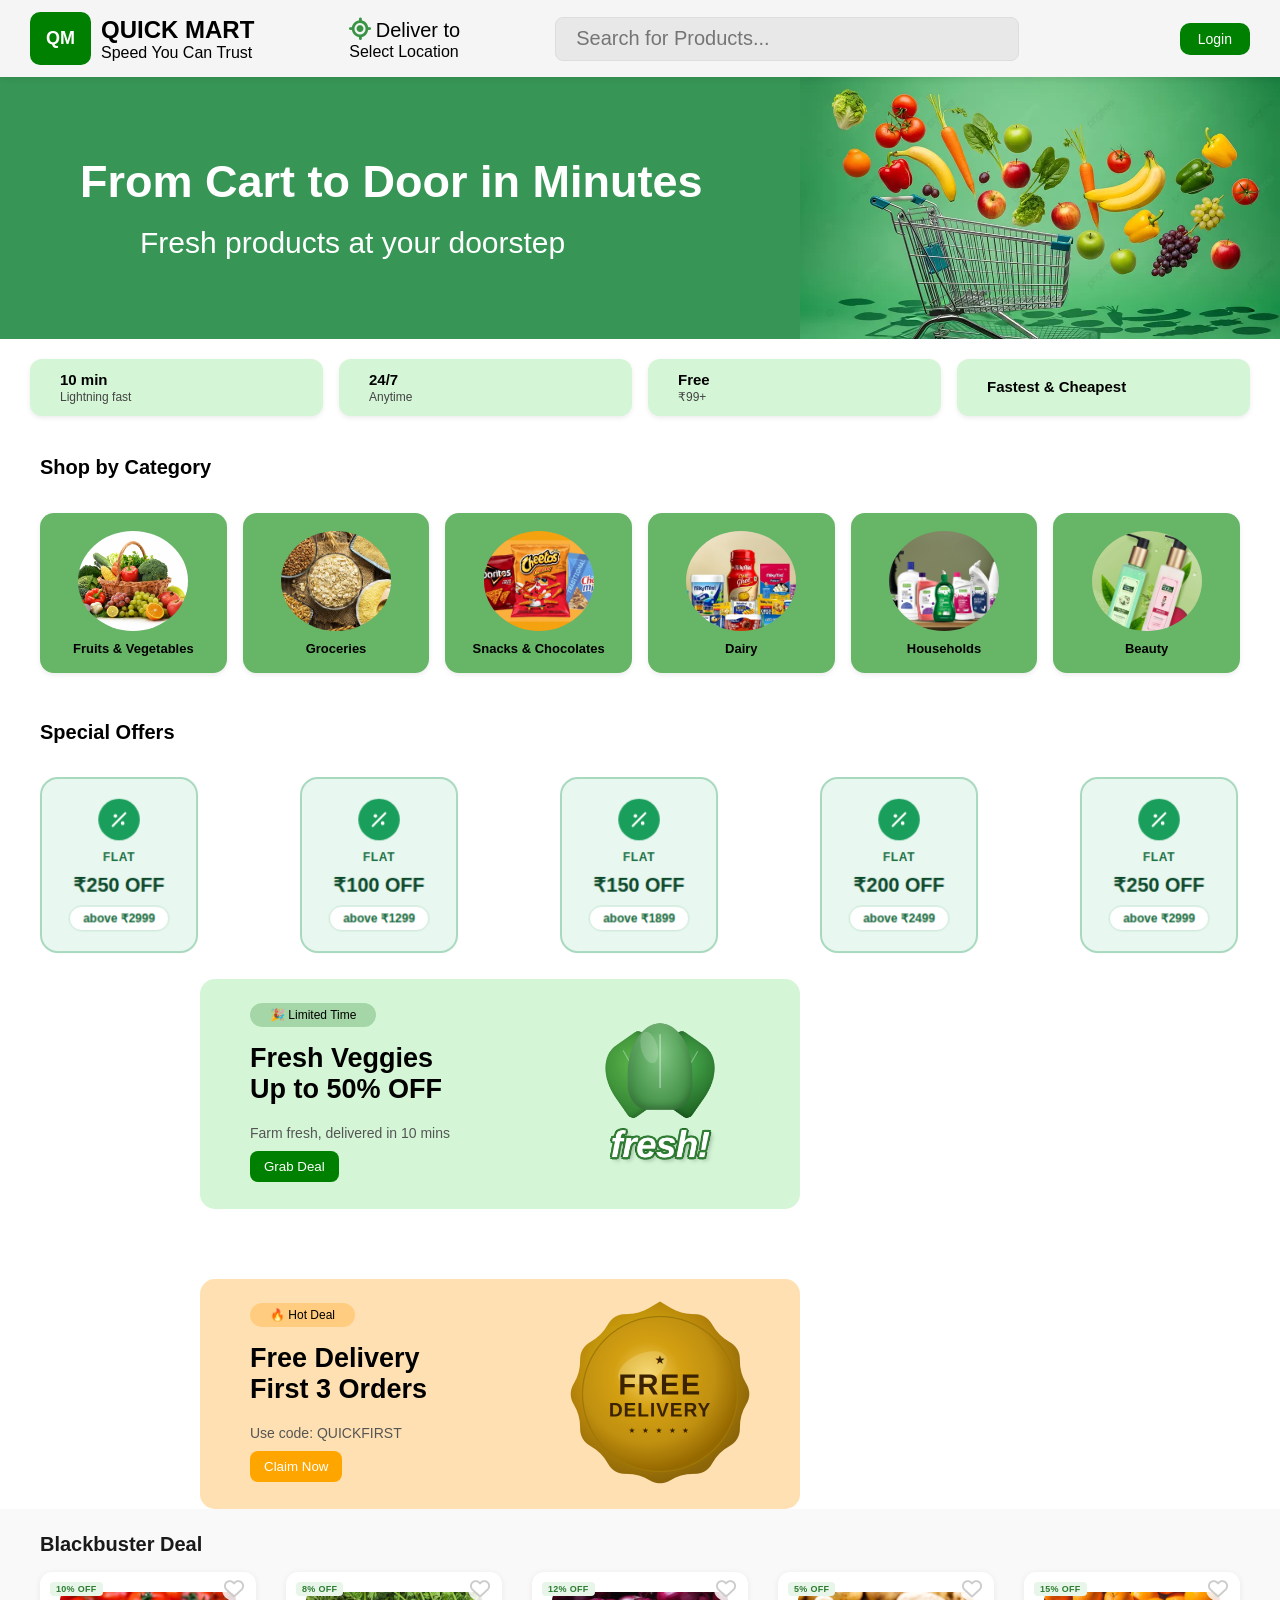
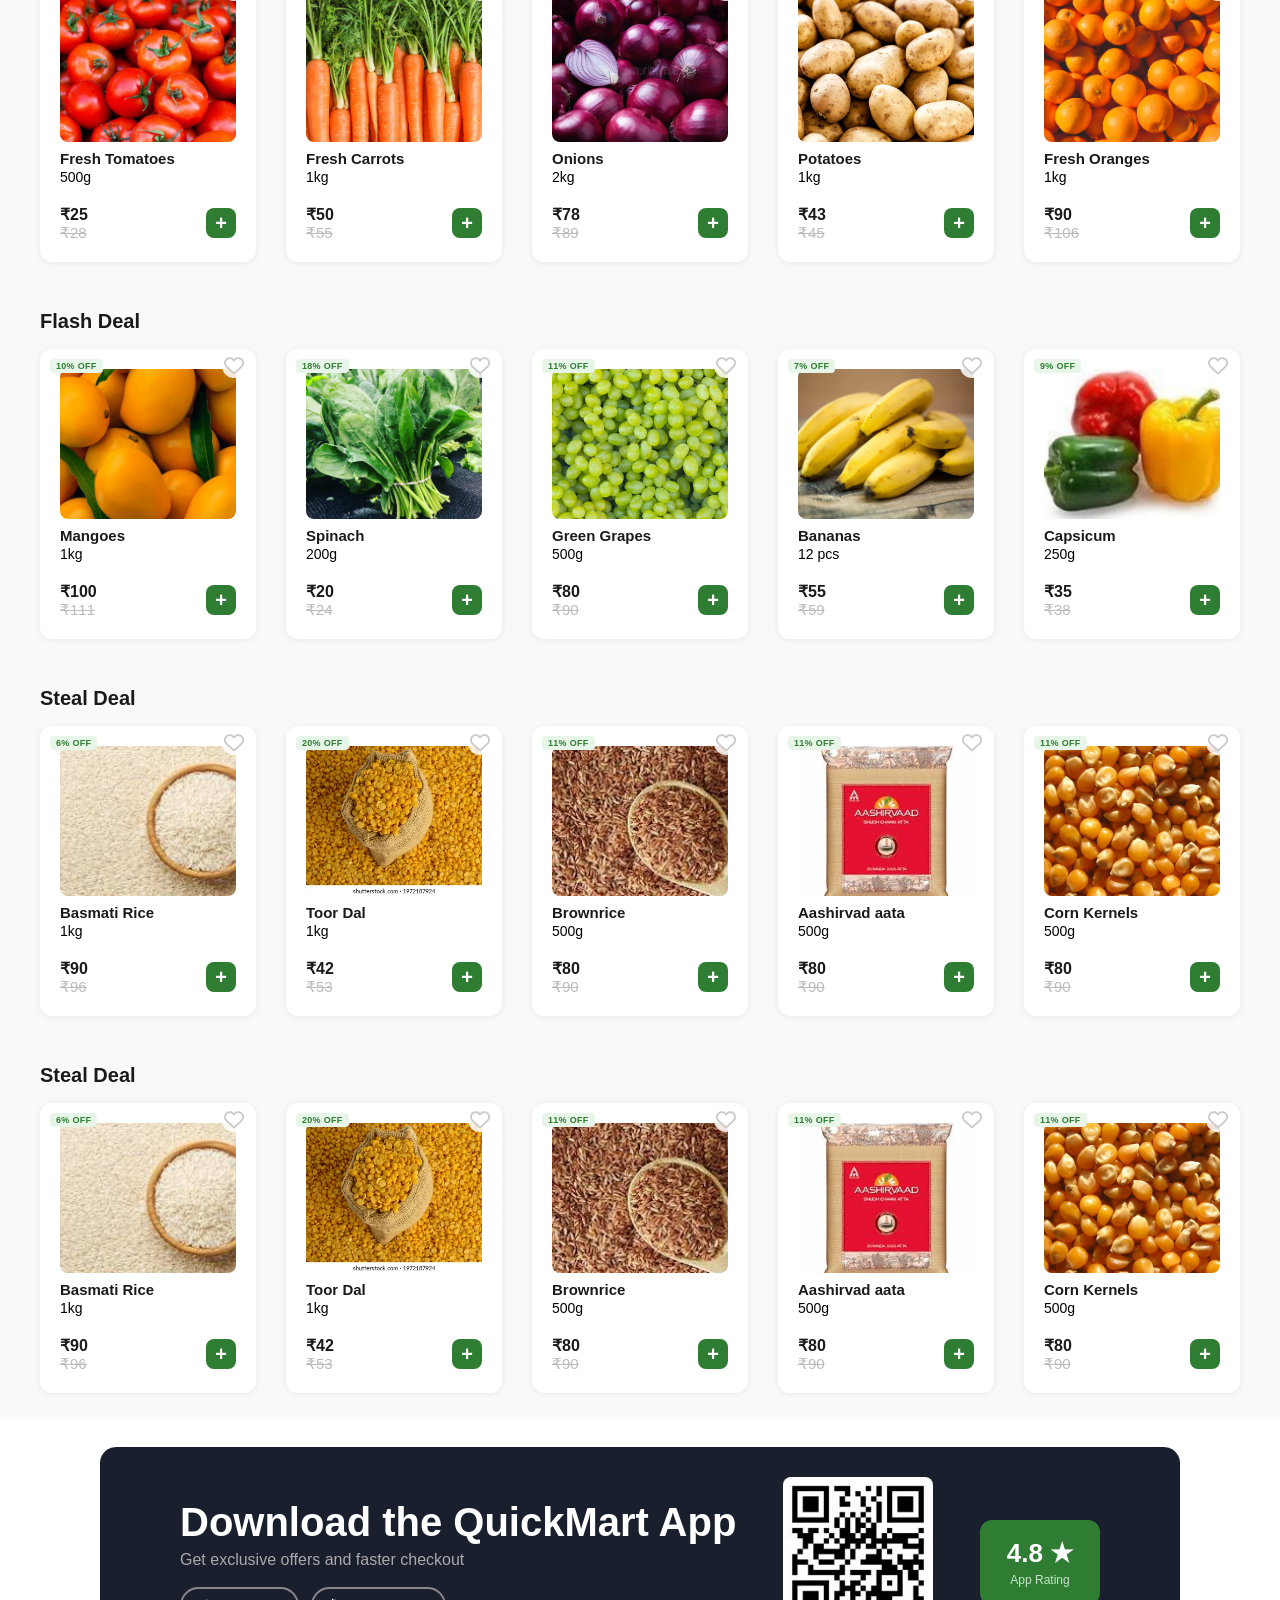
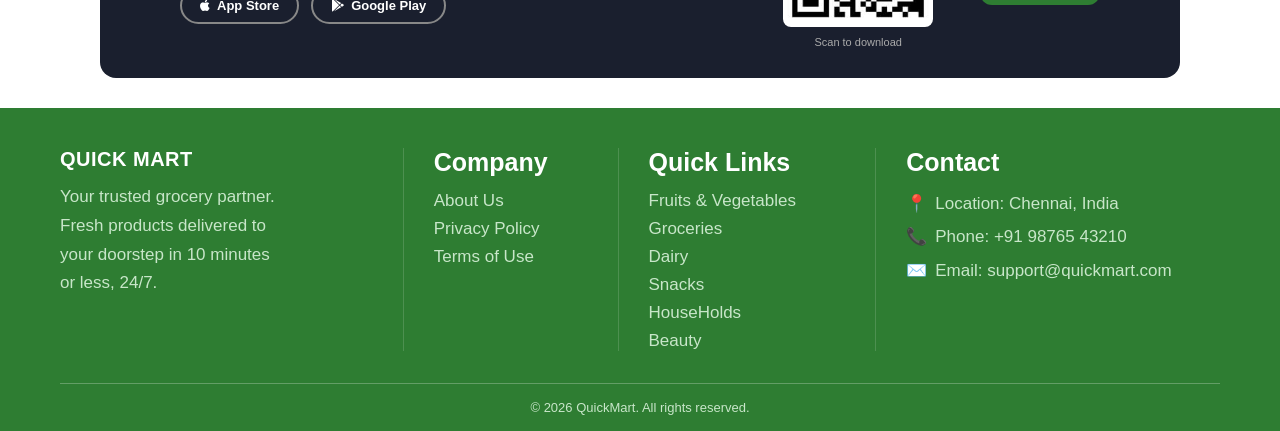
==== index.html @ 0b287f83 "renamed home page" ====
<!DOCTYPE html>
<html lang="en">

<head>
  <meta charset="UTF-8">
  <meta name="viewport" content="width=device-width, initial-scale=1.0">
  <title>Quick Mart</title>

  <link rel="stylesheet" href="style.css">

  <!-- ICONIFY -->
  <script src="https://code.iconify.design/iconify-icon/1.0.7/iconify-icon.min.js"></script>
  <link rel="stylesheet" href="home.css">
  <link rel="stylesheet" href="https://cdnjs.cloudflare.com/ajax/libs/font-awesome/6.5.0/css/all.min.css">

</head>

<body>

  <!-- NAVBAR -->
  <header class="navbar">

    <div class="logo">
      <span class="qm">QM</span>
      <div>
        <h2>QUICK MART</h2>
        <p>Speed You Can Trust</p>
      </div>
    </div>

    <div>
      <span class="location"><i class="fa-solid fa-location-crosshairs"></i></span>
      <span style="font-size: 20px;">Deliver to</span> <br>
      <span>Select Location</span>
    </div>

    <div class="search">
      <iconify-icon icon="mdi:magnify"></iconify-icon>
      <input style="font-size: 20px;" type="text" placeholder="Search for Products...">
    </div>

    <div class="nav-icons">
      <a href="Home.html" class="nav-icon-link" id="nav-home">
        <iconify-icon icon="mdi:home-outline"></iconify-icon>
      </a>
      <a href="wishlist.html" class="nav-icon-link" id="nav-wish">
        <iconify-icon icon="mdi:heart-outline"></iconify-icon>
      </a>
      <a href="cart.html" class="nav-icon-link" id="nav-cart">
        <iconify-icon icon="mdi:cart-outline"></iconify-icon>
      </a>
      <label for="lm-toggle" class="login-btn">Login</label>
    </div>

  </header>
  <input type="checkbox" id="lm-toggle">

  <!-- OVERLAY + MODAL ------------------------------------------------------->
  <div class="lm-overlay">
    <div class="lm-card">

      <!-- LEFT SIDE — FORM -->
      <div class="lm-left">

        <!-- Logo -->
        <div class="lm-logo">
          <span class="lm-qm">QM</span>
          <div>
            <strong>QUICK MART</strong>
            <p>Speed You Can Trust</p>
          </div>
        </div>

        <!-- Tagline -->
        <h2 class="lm-tagline">Lowest Prices Everyday<br>in minute</h2>

        <!-- Name input -->
        <div class="lm-input-wrap">
          <i class="fa-regular fa-user lm-icon"></i>
          <input type="text" placeholder="Enter Your Name">
        </div>

        <!-- Phone input -->
        <div class="lm-input-wrap">
          <i class="fa-solid fa-phone lm-icon"></i>
          <input type="text" placeholder="Enter Phone number / Email Id">
        </div>

        <!-- OTP label -->
        <div class="lm-otp-label">
          Enter OTP
          <span>we've sent a 4 digit OTP</span>
        </div>

        <!-- OTP boxes -->
        <div class="lm-otp-boxes">
          <input class="lm-otp-box" type="text" maxlength="1">
          <input class="lm-otp-box" type="text" maxlength="1">
          <input class="lm-otp-box" type="text" maxlength="1">
          <input class="lm-otp-box" type="text" maxlength="1">
        </div>

        <!-- Resend -->
        <p class="lm-resend">Didn't receive OTP? <a href="#">Resend OTP</a></p>

        <!-- Close = Continue button (label unchecks the checkbox) -->
        <label for="lm-toggle" class="lm-continue-btn">Continue</label>

        <p class="lm-terms">By continuing, you agree to our <a href="terms.html">Terms &amp; Conditions</a></p>
      </div>

      <!-- RIGHT SIDE — PROMO -->
      <div class="lm-right">

        <!-- ✕ close button -->
        <label for="lm-toggle" class="lm-close-label">✕</label>

        <h2>Order faster &amp;<br>easier everytime</h2>

        <img src="assets/login.png" alt="Shopping Cart" class="lm-cart-img">

        <a href="#" class="lm-store-btn">
          <img src="https://upload.wikimedia.org/wikipedia/commons/7/78/Google_Play_Store_badge_EN.svg"
            alt="Google Play">
        </a>
        <a href="#" class="lm-store-btn">
          <img src="https://upload.wikimedia.org/wikipedia/commons/3/3c/Download_on_the_App_Store_Badge.svg"
            alt="App Store">
        </a>

      </div>
    </div>
  </div>

  <!-- BANNER -->
  <section class="banner">
    <div>
      <h1 style=" font-size: 45px; margin-left: 40px;">From Cart to Door in Minutes</h1><br>
      <p style="font-size: 30px; margin-left: 100px;">Fresh products at your doorstep</p>
    </div>

    <div class="banner-img">
      <img src="assets/home banner image.webp">
    </div>
  </section>

  <!-- FEATURES -->
  <section class="features">

    <div class="feature">
      <span style="font-size:45px;"> <iconify-icon icon="mdi:clock-outline"></iconify-icon></span>
      <div>
        <h4 style="align-items: center;">10 min</h4>
        <p>Lightning fast</p>
      </div>
    </div>

    <div class="feature">
      <span style="font-size:45px;"> <iconify-icon icon="mdi:timer-outline"></iconify-icon></span>
      <div>
        <h4>24/7</h4>
        <p>Anytime</p>
      </div>
    </div>

    <div class="feature">
      <span style="font-size: 45px;"><iconify-icon icon="mdi:truck-outline"></iconify-icon></span>
      <div>
        <h4>Free</h4>
        <p>₹99+</p>
      </div>
    </div>

    <div class="feature">
      <span style="font-size:45px;"><iconify-icon icon="mdi:star-outline"></iconify-icon></span>
      <div>
        <h4>Fastest & Cheapest</h4>

      </div>
    </div>

  </section>

  <!-- CATEGORIES -->
  <div class="cat-wrapper">
    <h2> Shop by Category</h2> <br>
    <section>
      <div class="categories">
        <h2></h2>
        <a href="fruits.html" class="cat-link">
          <div class="cat-card">
            <div class="cat-img">
              <img src="assets/Fruits-and-Vegetables.jpg" alt="">
            </div>
            <p>Fruits & Vegetables</p>
          </div>
        </a>

        <a href="grocery.html" class="cat-link">
          <div class="cat-card">
            <div class="cat-img">
              <img src="assets/Goodness-of-Grains.jpg" alt="">
            </div>
            <p>Groceries</p>
          </div>
        </a>

        <a href="snacks.html" class="cat-link">
          <div class="cat-card">
            <div class="cat-img">
              <img src="assets/snack.jpg" alt="">
            </div>
            <p>Snacks & Chocolates</p>
          </div>
        </a>

        <a href="dairy.html" class="cat-link">
          <div class="cat-card">
            <div class="cat-img">
              <img src="assets/dairy.jpg" alt="">
            </div>
            <p>Dairy</p>
          </div>
        </a>

        <a href="household.html" class="cat-link">
          <div class="cat-card">
            <div class="cat-img">
              <img src="assets/household.png" alt="">
            </div>
            <p>Households</p>
          </div>
        </a>

        <a href="beauty.html" class="cat-link">
          <div class="cat-card">
            <div class="cat-img">
              <img src="assets/beauty.webp" alt="">
            </div>
            <p>Beauty</p>
          </div>
        </a>

      </div>
    </section>
  </div>

  <!-- OFFERS -->
  <section class="offers">

    <h2 style="margin-bottom: 15px;">Special Offers</h2><br>

    <div class="offer-row">
      <img src="assets/offer bar1.png" alt="">
      <img src="assets/offer bar 2.png" alt="">
      <img src="assets/offerbar3.png" alt="">
      <img src="assets/offerbar4.png" alt="">
      <img src="assets/offerbar5.png" alt="">
    </div>
  </section>

  <!-- SPECIAL DEALS -->
  <section class="promo-section">

    <div class="promo-card green">
      <div class="promo-text">
        <span class="tag">🎉 Limited Time</span>
        <h3>Fresh Veggies<br>Up to 50% OFF</h3>
        <p>Farm fresh, delivered in 10 mins</p>
        <button>Grab Deal</button>
      </div>
      <img src="assets/card1.png" alt="">
    </div>

    <div class="promo-card yellow">
      <div class="promo-text">
        <span class="tag hot">🔥 Hot Deal</span>
        <h3>Free Delivery<br>First 3 Orders</h3>
        <p>Use code: QUICKFIRST</p>
        <button class="orange">Claim Now</button>
      </div>
      <img src="assets/card2.png" alt="">
    </div>

  </section>
  <!-- ROW 1: Fresh Tomatoes, Fresh Carrots, Onions, Potatoes -->
  <section class="products-section">
    <h2>Blackbuster Deal</h2>
    <div class="products-grid">

      <div class="product-card">
        <span class="discount-badge">10% OFF</span>
        <i class="fa-regular fa-heart wish-icon"></i>
        <img class="prod-img" src="assets/tomato.jpg" alt="Fresh Tomatoes">
        <p class="prod-name">Fresh Tomatoes</p>
        <p class="prod-weight">500g</p>
        <div class="prod-footer">
          <div class="price-block">
            <span class="prod-price">₹25</span>
            <span class="prod-mrp">₹28</span>
          </div>
          <button class="add-btn">+</button>
        </div>
      </div>

      <div class="product-card">
        <span class="discount-badge">8% OFF</span>
        <i class="fa-regular fa-heart wish-icon"></i>
        <img class="prod-img" src="assets/carrots.png" alt="Fresh Carrots">
        <p class="prod-name">Fresh Carrots</p>
        <p class="prod-weight">1kg</p>
        <div class="prod-footer">
          <div class="price-block">
            <span class="prod-price">₹50</span>
            <span class="prod-mrp">₹55</span>
          </div>
          <button class="add-btn">+</button>
        </div>
      </div>

      <div class="product-card">
        <span class="discount-badge">12% OFF</span>
        <i class="fa-regular fa-heart wish-icon"></i>
        <img class="prod-img" src="assets/onions.png" alt="Onions">
        <p class="prod-name">Onions</p>
        <p class="prod-weight">2kg</p>
        <div class="prod-footer">
          <div class="price-block">
            <span class="prod-price">₹78</span>
            <span class="prod-mrp">₹89</span>
          </div>
          <button class="add-btn">+</button>
        </div>
      </div>

      <div class="product-card">
        <span class="discount-badge">5% OFF</span>
        <i class="fa-regular fa-heart wish-icon"></i>
        <img class="prod-img" src="assets/potatos.png" alt="Potatoes">
        <p class="prod-name">Potatoes</p>
        <p class="prod-weight">1kg</p>
        <div class="prod-footer">
          <div class="price-block">
            <span class="prod-price">₹43</span>
            <span class="prod-mrp">₹45</span>
          </div>
          <button class="add-btn">+</button>
        </div>
      </div>

      <div class="product-card">
        <span class="discount-badge">15% OFF</span>
        <i class="fa-regular fa-heart wish-icon"></i>
        <img class="prod-img" src="assets/oranges.png" alt="Fresh Oranges">
        <p class="prod-name">Fresh Oranges</p>
        <p class="prod-weight">1kg</p>
        <div class="prod-footer">
          <div class="price-block">
            <span class="prod-price">₹90</span>
            <span class="prod-mrp">₹106</span>
          </div>
          <button class="add-btn">+</button>
        </div>
      </div>
    </div>
  </section>

  <section class="products-section">
    <h2>Flash Deal</h2>
    <div class="products-grid">

      <div class="product-card">
        <span class="discount-badge">10% OFF</span>
        <i class="fa-regular fa-heart wish-icon"></i>
        <img class="prod-img" src="assets/mango.jpg" alt="Mangoes">
        <p class="prod-name">Mangoes</p>
        <p class="prod-weight">1kg</p>
        <div class="prod-footer">
          <div class="price-block">
            <span class="prod-price">₹100</span>
            <span class="prod-mrp">₹111</span>
          </div>
          <button class="add-btn">+</button>
        </div>
      </div>

      <div class="product-card">
        <span class="discount-badge">18% OFF</span>
        <i class="fa-regular fa-heart wish-icon"></i>
        <img class="prod-img" src="assets/spinach.png" alt="Spinach">
        <p class="prod-name">Spinach</p>
        <p class="prod-weight">200g</p>
        <div class="prod-footer">
          <div class="price-block">
            <span class="prod-price">₹20</span>
            <span class="prod-mrp">₹24</span>
          </div>
          <button class="add-btn">+</button>
        </div>
      </div>
      <div class="product-card">
        <span class="discount-badge">11% OFF</span>
        <i class="fa-regular fa-heart wish-icon"></i>
        <img class="prod-img" src="assets/grapes.png" alt="Green Grapes">
        <p class="prod-name">Green Grapes</p>
        <p class="prod-weight">500g</p>
        <div class="prod-footer">
          <div class="price-block">
            <span class="prod-price">₹80</span>
            <span class="prod-mrp">₹90</span>
          </div>
          <button class="add-btn">+</button>
        </div>
      </div>


      <div class="product-card">
        <span class="discount-badge">7% OFF</span>
        <i class="fa-regular fa-heart wish-icon"></i>
        <img class="prod-img" src="assets/banana.png" alt="Bananas">
        <p class="prod-name">Bananas</p>
        <p class="prod-weight">12 pcs</p>
        <div class="prod-footer">
          <div class="price-block">
            <span class="prod-price">₹55</span>
            <span class="prod-mrp">₹59</span>
          </div>
          <button class="add-btn">+</button>
        </div>
      </div>

      <div class="product-card">
        <span class="discount-badge">9% OFF</span>
        <i class="fa-regular fa-heart wish-icon"></i>
        <img class="prod-img" src="assets/capsicum.png" alt="Capsicum">
        <p class="prod-name">Capsicum</p>
        <p class="prod-weight">250g</p>
        <div class="prod-footer">
          <div class="price-block">
            <span class="prod-price">₹35</span>
            <span class="prod-mrp">₹38</span>
          </div>
          <button class="add-btn">+</button>
        </div>
      </div>
    </div>
  </section>

  <section class="products-section">
    <h2>Steal Deal</h2>
    <div class="products-grid">
      <div class="product-card">
        <span class="discount-badge">6% OFF</span>
        <i class="fa-regular fa-heart wish-icon"></i>
        <img class="prod-img" src="assets/bas.png" alt="Basmati Rice">
        <p class="prod-name">Basmati Rice</p>
        <p class="prod-weight">1kg</p>
        <div class="prod-footer">
          <div class="price-block">
            <span class="prod-price">₹90</span>
            <span class="prod-mrp">₹96</span>
          </div>
          <button class="add-btn">+</button>
        </div>
      </div>
      <div class="product-card">
        <span class="discount-badge">20% OFF</span>
        <i class="fa-regular fa-heart wish-icon"></i>
        <img class="prod-img" src="assets/toordall.webp" alt="Toor Dal">
        <p class="prod-name">Toor Dal</p>
        <p class="prod-weight">1kg</p>
        <div class="prod-footer">
          <div class="price-block">
            <span class="prod-price">₹42</span>
            <span class="prod-mrp">₹53</span>
          </div>
          <button class="add-btn">+</button>
        </div>
      </div>



      <div class="product-card">
        <span class="discount-badge">11% OFF</span>
        <i class="fa-regular fa-heart wish-icon"></i>
        <img class="prod-img" src="assets/brownrice.png" alt="rice">
        <p class="prod-name">Brownrice</p>
        <p class="prod-weight">500g</p>
        <div class="prod-footer">
          <div class="price-block">
            <span class="prod-price">₹80</span>
            <span class="prod-mrp">₹90</span>
          </div>
          <button class="add-btn">+</button>
        </div>
      </div>
      <div class="product-card">
        <span class="discount-badge">11% OFF</span>
        <i class="fa-regular fa-heart wish-icon"></i>
        <img class="prod-img" src="assets/aashirvad.png" alt="Green Grapes">
        <p class="prod-name">Aashirvad aata</p>
        <p class="prod-weight">500g</p>
        <div class="prod-footer">
          <div class="price-block">
            <span class="prod-price">₹80</span>
            <span class="prod-mrp">₹90</span>
          </div>
          <button class="add-btn">+</button>
        </div>
      </div>
      <div class="product-card">
        <span class="discount-badge">11% OFF</span>
        <i class="fa-regular fa-heart wish-icon"></i>
        <img class="prod-img" src="assets/corn.jpg" alt="Green Grapes">
        <p class="prod-name">Corn Kernels</p>
        <p class="prod-weight">500g</p>
        <div class="prod-footer">
          <div class="price-block">
            <span class="prod-price">₹80</span>
            <span class="prod-mrp">₹90</span>
          </div>
          <button class="add-btn">+</button>
        </div>
      </div>
    </div>
  </section>


  <section class="products-section">
    <h2>Steal Deal</h2>
    <div class="products-grid">
      <div class="product-card">
        <span class="discount-badge">6% OFF</span>
        <i class="fa-regular fa-heart wish-icon"></i>
        <img class="prod-img" src="assets/bas.png" alt="Basmati Rice">
        <p class="prod-name">Basmati Rice</p>
        <p class="prod-weight">1kg</p>
        <div class="prod-footer">
          <div class="price-block">
            <span class="prod-price">₹90</span>
            <span class="prod-mrp">₹96</span>
          </div>
          <button class="add-btn">+</button>
        </div>
      </div>
      <div class="product-card">
        <span class="discount-badge">20% OFF</span>
        <i class="fa-regular fa-heart wish-icon"></i>
        <img class="prod-img" src="assets/toordall.webp" alt="Toor Dal">
        <p class="prod-name">Toor Dal</p>
        <p class="prod-weight">1kg</p>
        <div class="prod-footer">
          <div class="price-block">
            <span class="prod-price">₹42</span>
            <span class="prod-mrp">₹53</span>
          </div>
          <button class="add-btn">+</button>
        </div>
      </div>



      <div class="product-card">
        <span class="discount-badge">11% OFF</span>
        <i class="fa-regular fa-heart wish-icon"></i>
        <img class="prod-img" src="assets/brownrice.png" alt="rice">
        <p class="prod-name">Brownrice</p>
        <p class="prod-weight">500g</p>
        <div class="prod-footer">
          <div class="price-block">
            <span class="prod-price">₹80</span>
            <span class="prod-mrp">₹90</span>
          </div>
          <button class="add-btn">+</button>
        </div>
      </div>
      <div class="product-card">
        <span class="discount-badge">11% OFF</span>
        <i class="fa-regular fa-heart wish-icon"></i>
        <img class="prod-img" src="assets/aashirvad.png" alt="Green Grapes">
        <p class="prod-name">Aashirvad aata</p>
        <p class="prod-weight">500g</p>
        <div class="prod-footer">
          <div class="price-block">
            <span class="prod-price">₹80</span>
            <span class="prod-mrp">₹90</span>
          </div>
          <button class="add-btn">+</button>
        </div>
      </div>
      <div class="product-card">
        <span class="discount-badge">11% OFF</span>
        <i class="fa-regular fa-heart wish-icon"></i>
        <img class="prod-img" src="assets/corn.jpg" alt="Green Grapes">
        <p class="prod-name">Corn Kernels</p>
        <p class="prod-weight">500g</p>
        <div class="prod-footer">
          <div class="price-block">
            <span class="prod-price">₹80</span>
            <span class="prod-mrp">₹90</span>
          </div>
          <button class="add-btn">+</button>
        </div>
      </div>
    </div>
  </section>


  <!-- ===========================
     APP DOWNLOAD BANNER
=========================== -->
  <section class="app-banner">
    <div class="app-text">
      <h2>Download the QuickMart App</h2>
      <p>Get exclusive offers and faster checkout</p>
      <div class="app-btns">
        <a href="#" class="app-btn apple"><i class="fa-brands fa-apple"></i> App Store</a>
        <a href="#" class="app-btn google"><i class="fa-brands fa-google-play"></i> Google Play</a>
      </div>
    </div>
    <div class="app-qr">
      <img src="assets/qr.png" alt="QR Code">
      <p class="p1">Scan to download</p>
    </div>
    <div class="app-rating">
      <span class="rating-num">4.8 ★</span>
      <span class="rating-label">App Rating</span>
    </div>
  </section>

  <!-- ===========================
     FOOTER
=========================== -->
  <footer class="footer">
    <div class="footer-inner">

      <div class="footer-col brand">
        <h3>QUICK MART</h3>
        <p>Your trusted grocery partner. Fresh products delivered to your doorstep in 10 minutes or less, 24/7.</p>
      </div>

      <div class="footer-col">
        <h4>Company</h4>
        <ul>
          <li><a href="about.html">About Us</a></li>
          <li><a href="privacy.html">Privacy Policy</a></li>
          <li><a href="terms.html">Terms of Use</a></li>
        </ul>
      </div>

      <div class="footer-col">
        <h4>Quick Links</h4>
        <ul>
          <li><a href="fruits.html">Fruits &amp; Vegetables</a></li>
          <li><a href="grocery.html">Groceries</a></li>
          <li><a href="dairy.html">Dairy</a></li>
          <li><a href="snacks.html">Snacks</a></li>
          <li><a href="household.html">HouseHolds</a></li>
          <li><a href="beauty.html">Beauty</a></li>
        </ul>
      </div>

      <div class="footer-col">
        <h4>Contact</h4>
        <ul class="contact-list">
          <li><span>📍</span> Location: Chennai, India</li>
          <li><span>📞</span> Phone: +91 98765 43210</li>
          <li><span>✉️</span> Email: support@quickmart.com</li>
        </ul>
      </div>

    </div>

    <div class="footer-bottom">
      <p>© 2026 QuickMart. All rights reserved.</p>
    </div>
  </footer>

</body>

</html>
---- home.css ----
* {
    margin: 0;
    padding: 0;
    box-sizing: border-box;
    font-family: Arial;
}

/*NAVBAR */
.navbar {
    display: flex;
    justify-content: space-between;
    align-items: center;
    padding: 12px 30px;
    background: #f5f5f5;
    position: sticky;
    top: 0;
    z-index: 2000;
    box-shadow: 0 2px 6px rgba(0, 0, 0, 0.08);
}

.logo {
    display: flex;
    align-items: center;
    gap: 10px;
}

.qm {
    font-size: 18px;
    background: green;
    color: white;
    padding: 16px;
    border-radius: 10px;
    font-weight: 700;
}

.search {
    display: flex;
    align-items: center;
    background: #e8e8e8;
    padding: 0 12px;
    border-radius: 8px;
    width: 38%;
    height: 44px;
    font-size: 20px;
    border: 1.5px solid #ddd;
}

.search input {
    border: none;
    background: transparent;
    outline: none;
    margin-left: 8px;
    font-size: 15px;
    width: 100%;
}

.nav-icons {
    font-size: 28px;
    display: flex;
    align-items: center;
    gap: 14px;
}

.login-btn {
    background: green;
    color: white;
    border: none;
    padding: 8px 18px;
    border-radius: 10px;
    font-size: 14px;
    cursor: pointer;
}

.location {
    font-size: 22px;
    color: #3a9445;
}

.nav-icon-link {
    color: #333;
    text-decoration: none;
    display: flex;
    align-items: center;
    font-size: 28px;
    padding: 4px;
    border-radius: 8px;
    transition: color 0.2s;
}

.nav-icon-link:hover {
    color: #2e7d32;
}

.nav-icon-link.active {
    color: #2e7d32;
}

/* BANNER */
.banner {
    display: flex;
    justify-content: space-between;
    align-items: center;
    background: #379656;
    color: white;
    padding: 0;
    overflow: hidden;
}

.banner div:first-child {
    padding-left: 40px;
}

.banner img {
    width: 480px;
    height: auto;
    object-fit: cover;
    display: block;
}

/*  FEATURES*/
.features {
    display: flex;
    gap: 16px;
    padding: 20px 30px;
    background: #fff;
}

.feature {
    flex: 1;
    font-size: 14px;
    display: flex;
    align-items: center;
    gap: 14px;
    background: #d4f6d6;
    border-radius: 12px;
    padding: 12px 16px;
    box-shadow: 0 2px 5px rgba(0, 0, 0, 0.08);
}

.feature h4 {
    font-size: 15px;
    font-weight: 700;
    margin-bottom: 2px;
}

.feature p {
    font-size: 12px;
    color: #444;
}

/* CATEGORIES*/
.cat-wrapper {
    position: relative;
    padding: 20px 40px 24px;
    background: #fff;
}

.cat-wrapper>h2 {
    margin-bottom: 16px;
    font-size: 20px;
}

.arrow {
    display: none;
}

.categories {
    display: grid;
    grid-template-columns: repeat(6, 1fr);
    gap: 16px;
    padding: 0;
    overflow: visible;
}

.categories>h2 {
    display: none;
}

.cat-link {
    text-decoration: none;
    color: inherit;
}

.cat-card {
    width: 100%;
    height: 160px;
    background: rgb(103, 181, 103);
    border-radius: 14px;
    text-align: center;
    padding: 14px 10px;
    cursor: pointer;
    transition: 0.3s;
    box-shadow: 0 2px 5px rgba(0, 0, 0, 0.08);
    display: flex;
    flex-direction: column;
    align-items: center;
    justify-content: center;
}

.cat-card:hover {
    transform: translateY(-4px);
    box-shadow: 0 6px 16px rgba(0, 0, 0, 0.15);
}

.cat-img {
    width: 110px;
    height: 100px;
    border-radius: 50%;
    overflow: hidden;
    margin: 0 auto 10px;
}

.cat-img img {
    width: 100%;
    height: 100%;
    object-fit: cover;
}

.cat-card p {
    font-size: 13px;
    font-weight: 600;
}

/*OFFERS*/
.offers {
    padding: 24px 40px;
    background: #fff;
}

.offers h2 {
    font-size: 20px;
    margin-bottom: 16px;
}

.offer-row {
    display: flex;
    align-items: center;
    justify-content: space-between;
    gap: 16px;
}

.offer-row img {
    flex: 1;
    max-width: 160px;
    height: auto;
    object-fit: contain;
}

/* PROMO  */
.promo-section {
    display: flex;
    gap: 70px;
    padding-left: 200px;
    flex-wrap: wrap;
}

/* CARD */
.promo-card {
    width: 600px;
    height: 230px;
    border-radius: 15px;
    display: flex;
    justify-content: space-between;
    align-items: center;
    padding: 20px;
}

/* BACKGROUND COLORS */
.green {
    background: #d4f6d6;
}

.yellow {
    background: #ffe0b2;
}

/* TEXT */
.promo-text {
    max-width: 70%;
}

.promo-text h3 {
    font-size: 27px;
    margin: 20px 0;
    margin-left: 30px;
}

.promo-text p {
    font-size: 14px;
    margin-left: 30px;
    color: #555;
}

/* TAG */
.tag {
    padding-top: 2px;
    background: #a5d6a7;
    padding: 5px 20px;
    border-radius: 20px;
    font-size: 12px;
    margin-left: 30px;
}

.tag.hot {
    background: #ffcc80;
}

/* BUTTON */
button {
    margin-top: 10px;
    padding: 8px 14px;
    border: none;
    border-radius: 8px;
    background: green;
    color: white;
    cursor: pointer;
    margin-left: 30px;
}

button.orange {
    background: orange;
}


.promo-card img {
    width: 200px;
    height: auto;
    margin-right: 20px;
}

/* PRODUCT CARDS */
.products-section {
    padding: 24px 40px;
    background: #f9f9f9;
}

.products-section h2 {
    font-size: 20px;
    font-weight: 700;
    margin-bottom: 16px;
    color: #1a1a1a;
}

.products-grid {
    display: grid;
    grid-template-columns: repeat(5, 1fr);
    gap: 30px;
}

.product-card {
    background: #fff;
    height: 290px;
    border-radius: 12px;
    padding: 20px;
    box-shadow: 0 1px 6px rgba(0, 0, 0, 0.07);
    display: flex;
    flex-direction: column;
    position: relative;
    transition: transform 0.2s, box-shadow 0.2s;
    cursor: pointer;
}

.product-card:hover {
    transform: translateY(-2px);
    box-shadow: 0 4px 14px rgba(0, 0, 0, 0.12);
}

.product-card .wish-icon {
    position: absolute;
    top: 5px;
    right: 10px;
    font-size: 20px;
    color: #ccc;
    cursor: pointer;
    z-index: 2;
    background: rgba(255, 255, 255, 0.85);
    border-radius: 50%;
    width: 24px;
    height: 24px;
    display: flex;
    align-items: center;
    justify-content: center;
}

.product-card .wish-icon:hover {
    color: #e74c3c;
}

.product-card .discount-badge {
    position: absolute;
    top: 10px;
    left: 10px;
    background: #e8f5e9;
    color: #2e7d32;
    font-size: 9px;
    font-weight: 700;
    padding: 2px 6px;
    border-radius: 4px;
    z-index: 2;
    letter-spacing: 0.3px;
}

.product-card .prod-img {
    width: 100%;
    height: 150px;
    object-fit: cover;
    border-radius: 8px;
    margin-bottom: 8px;
    background: #f0f0f0;
    display: block;
}

.product-card .prod-name {
    font-size: 15px;
    font-weight: 600;
    color: #1a1a1a;
    margin-bottom: 2px;
    white-space: nowrap;
    overflow: hidden;
    text-overflow: ellipsis;
}

.product-card .prod-weight {
    font-size: 14px;
    color: 0#807d7d;
    margin-bottom: 8px;
}

.product-card .prod-footer {
    display: flex;
    align-items: center;
    justify-content: space-between;
    margin-top: auto;
}

.product-card .price-block {
    display: flex;
    flex-direction: column;
    line-height: 1.2;
}

.product-card .prod-price {
    font-size: 16px;
    font-weight: 700;
    color: #1a1a1a;
}

.product-card .prod-mrp {
    font-size: 15px;
    color: #bbb;
    text-decoration: line-through;
}

.product-card .add-btn {
    background: #2e7d32;
    color: #fff;
    border: none;
    border-radius: 8px;
    width: 30px;
    height: 30px;
    font-size: 20px;
    font-weight: 700;
    cursor: pointer;
    display: flex;
    align-items: center;
    justify-content: center;
    flex-shrink: 0;
    transition: background 0.2s;
    line-height: 1;
    margin: 0;
    padding: 0;
}

.product-card .add-btn:hover {
    background: #1b5e20;
}

/* APP DOWNLOAD BANNER */
.app-banner {
    margin: 30px 100px;
    background: #1a1f2e;
    border-radius: 16px;
    display: flex;
    align-items: center;
    justify-content: space-between;
    padding: 30px 80px;
    gap: 24px;
    flex-wrap: wrap;
}

.app-text h2 {
    font-size: 40px;
    font-weight: 700;
    color: #fff;
    margin-bottom: 6px;
}

.app-text p {
    font-size: 16px;
    color: #aaa;
    margin-bottom: 18px;
}

.app-btns {
    display: flex;
    gap: 12px;
    flex-wrap: wrap;
}

.app-btn {
    display: flex;
    align-items: center;
    gap: 7px;
    padding: 9px 18px;
    border-radius: 22px;
    font-size: 13px;
    font-weight: 600;
    text-decoration: none;
    cursor: pointer;
    transition: opacity 0.2s;
    border: 2px solid #555;
    color: #fff;
    background: transparent;
}

.app-btn:hover {
    opacity: 0.85;
}

.app-btn.apple {
    border-color: #888;
}

.app-btn.google {
    border-color: #888;
}

.app-qr {

    display: flex;
    flex-direction: column;
    align-items: center;
    gap: 9px;
}

.app-qr img {
    width: 150px;
    height: 150px;
    object-fit: contain;
    background: #fff;
    border-radius: 8px;
    padding: 4px;
}

.app-qr p {
    font-size: 11px;
    color: #aaa;
}

.app-rating {
    background: #2e7d32;
    border-radius: 12px;
    padding: 18px 26px;
    display: flex;
    flex-direction: column;
    align-items: center;
    gap: 4px;
    min-width: 120px;
    max-height: 120px;
}

.rating-num {
    font-size: 26px;
    font-weight: 700;
    color: #fff;
}

.rating-label {
    font-size: 12px;
    color: #c8e6c9;
}

/*   FOOTER */
.footer {
    background: #2e7d32;
    color: #fff;
    padding: 40px 60px 0;
}

.footer-inner {
    display: grid;
    grid-template-columns: 1.6fr 1fr 1.2fr 1.6fr;
    gap: 0;
    padding-bottom: 32px;
    border-bottom: 1px solid rgba(255, 255, 255, 0.25);
}

.footer-col {
    padding: 0 30px;
    border-right: 1px solid rgba(255, 255, 255, 0.15);
}

.footer-col:first-child {
    padding-left: 0;
}

.footer-col:last-child {
    padding-right: 0;
    border-right: none;
}

.footer-col h3 {
    font-size: 20px;
    font-weight: 700;
    margin-bottom: 12px;
    letter-spacing: 0.5px;
}

.footer-col h4 {
    font-size: 25px;
    font-weight: 700;
    margin-bottom: 14px;
}

.footer-col.brand p {
    font-size: 17px;
    color: #c8e6c9;
    line-height: 1.7;
    max-width: 220px;
}

.footer-col ul {
    list-style: none;
    display: flex;
    flex-direction: column;
    gap: 8px;
}

.footer-col ul li a {
    text-decoration: none;
    color: #c8e6c9;
    font-size: 17px;
    transition: color 0.2s;
}

.footer-col ul li a:hover {
    color: #fff;
    text-decoration: underline;
}

.contact-list li {
    display: flex;
    align-items: flex-start;
    gap: 8px;
    font-size: 17px;
    color: #c8e6c9;
    line-height: 1.5;
}

.footer-bottom {
    text-align: center;
    padding: 16px 0;
    font-size: 13px;
    color: #c8e6c9;
}

/*----CATAGORIES PAGE------------------------------------------------------*/
.catban{
     display: flex;
    justify-content: space-between;
    align-items: center;
    margin-top: 30px;
    margin-inline:0;
    background: #379656;
    height: 150px;
    margin-left: -40px;
    margin-right: -40px;
    color: white;
    overflow: hidden;
    
}
.catcat-wrapper {
    position: sticky;
    top: 70px;
    z-index: 1000;

    padding: 20px 40px 24px;
    background: #fff;
    box-shadow: 0 2px 8px rgba(0, 0, 0, 0.08);
}


.catcat-wrapper>h2 {
    margin: 0 0 16px;
    font-size: 20px;
}


.arrow {
    display: none;
}

.categories {
    display: grid;
    grid-template-columns: repeat(6, 1fr);
    gap: 16px;
    padding: 0;
    overflow: visible;
}


.categories>h2 {
    display: none;
}

.cat-link {
    text-decoration: none;
    color: inherit;
}

.cat-card {
    width: 100%;
    height: 160px;
    background: rgb(103, 181, 103);
    border-radius: 14px;
    text-align: center;
    padding: 14px 10px;
    cursor: pointer;
    transition: 0.3s;
    box-shadow: 0 2px 5px rgba(0, 0, 0, 0.08);
    display: flex;
    flex-direction: column;
    align-items: center;
    justify-content: center;
}

.cat-card:hover {
    transform: translateY(-4px);
    box-shadow: 0 6px 16px rgba(0, 0, 0, 0.15);
}

.cat-img {
    width: 110px;
    height: 100px;
    border-radius: 50%;
    overflow: hidden;
    margin: 0 auto 10px;
}

.cat-img img {
    width: 100%;
    height: 100%;
    object-fit: cover;
}

.cat-card p {
    font-size: 13px;
    font-weight: 600;
}

/* ACTIVE CATEGORY CARD */
.cat-card.active {
    background: #2e7d32;
    /* 👈 darker green */
    color: #fff;
    transform: scale(1.03);
    box-shadow: 0 6px 18px rgba(0, 0, 0, 0.2);
}

/* CHECKBOX HACK — MODAL TOGGLE*/
#lm-toggle {
    display: none;
}

.lm-overlay {
    display: none;
    position: fixed;
    inset: 0;
    background: rgba(0, 0, 0, 0.55);
    z-index: 9999;
    align-items: center;
    justify-content: center;
    padding: 16px;
}

#lm-toggle:checked~.lm-overlay {
    display: flex;
}

/*  CARD */
.lm-card {
    display: flex;
    width: 620px;
    min-height: 400px;
    border-radius: 18px;
    overflow: hidden;
    box-shadow: 0 20px 60px rgba(0, 0, 0, 0.3);
    animation: lmPop 0.22s ease;
}

@keyframes lmPop {
    from {
        transform: scale(0.93);
        opacity: 0;
    }

    to {
        transform: scale(1);
        opacity: 1;
    }
}

/* LEFT — FORM SIDe */
.lm-left {
    flex: 1;
    background: #f5f5f5;
    padding: 28px 28px 22px;
    display: flex;
    flex-direction: column;
    gap: 14px;
}

.lm-logo {
    display: flex;
    align-items: center;
    gap: 10px;
}

.lm-qm {
    background: #2e7d32;
    color: #fff;
    font-size: 13px;
    font-weight: 800;
    padding: 10px 12px;
    border-radius: 8px;
}

.lm-logo strong {
    font-size: 14px;
    font-weight: 800;
    color: #1a1a1a;
    display: block;
    line-height: 1.2;
}

.lm-logo p {
    font-size: 11px;
    color: #888;
    margin: 0;
}

.lm-tagline {
    font-size: 22px;
    font-weight: 800;
    color: #1a1a1a;
    line-height: 1.3;
    margin-bottom: 2px;
}

/* Inputs */
.lm-input-wrap {
    display: flex;
    align-items: center;
    gap: 10px;
    background: #fff;
    border: 1.5px solid #e0e0e0;
    border-radius: 10px;
    padding: 11px 14px;
}

.lm-icon {
    color: #2e7d32;
    font-size: 15px;
    flex-shrink: 0;
}

.lm-input-wrap input {
    border: none;
    outline: none;
    background: transparent;
    font-size: 13px;
    color: #333;
    width: 100%;
}

.lm-input-wrap input::placeholder {
    color: #aaa;
}

/* OTP boxes */
.lm-otp-label {
    font-size: 13px;
    font-weight: 600;
    color: #1a1a1a;
    line-height: 1.5;
}

.lm-otp-label span {
    font-weight: 400;
    font-size: 11px;
    color: #888;
    display: block;
}

.lm-otp-boxes {
    display: flex;
    gap: 12px;
}

.lm-otp-box {
    width: 50px;
    height: 50px;
    border: 1.5px solid #ddd;
    border-radius: 10px;
    text-align: center;
    font-size: 20px;
    font-weight: 700;
    color: #1a1a1a;
    background: #fff;
    outline: none;
    transition: border-color 0.2s;
}

.lm-otp-box:focus {
    border-color: #2e7d32;
}

.lm-resend {
    font-size: 12px;
    color: #888;
    margin: 0;
}

.lm-resend a {
    color: #2e7d32;
    font-weight: 600;
    text-decoration: none;
}

/* Continue button  */
.lm-continue-btn {
    display: block;
    width: 100%;
    background: #2e7d32;
    color: #fff;
    border: none;
    border-radius: 10px;
    padding: 13px;
    font-size: 15px;
    font-weight: 700;
    cursor: pointer;
    text-align: center;
    text-decoration: none;
    transition: background 0.2s;
    margin: 0;
    box-sizing: border-box;
}

.lm-continue-btn:hover {
    background: #1b5e20;
}

.lm-terms {
    font-size: 11px;
    color: #aaa;
    text-align: center;
    margin: 0;
}

.lm-terms a {
    color: #2e7d32;
    text-decoration: underline;
}

/*  RIGHT — PROMO SIDE */
.lm-right {
    width: 230px;
    background: #2e7d32;
    padding: 28px 20px 24px;
    display: flex;
    flex-direction: column;
    align-items: center;
    gap: 14px;
    position: relative;
}

/* Close label */
.lm-close-label {
    position: absolute;
    top: 12px;
    right: 14px;
    background: rgba(255, 255, 255, 0.15);
    color: #fff;
    font-size: 14px;
    width: 28px;
    height: 28px;
    border-radius: 50%;
    cursor: pointer;
    display: flex;
    align-items: center;
    justify-content: center;
    transition: background 0.2s;
    line-height: 1;
    user-select: none;
}

.lm-close-label:hover {
    background: rgba(255, 255, 255, 0.3);
}

.lm-right h2 {
    font-size: 20px;
    font-weight: 800;
    color: #fff;
    text-align: center;
    line-height: 1.3;
    margin-top: 16px;
}

.lm-cart-img {
    width: 150px;
    object-fit: contain;
}

.lm-store-btn {
    display: block;
    width: 100%;
}

.lm-store-btn img {
    width: 100%;
    border-radius: 8px;
}

/*TABLET */
@media (max-width: 1100px) {
    .products-grid {
        grid-template-columns: repeat(4, 1fr);
        gap: 20px;
    }

    .banner img {
        width: 360px;
    }

    .features {
        padding: 16px 20px;
        gap: 12px;
    }

    .promo-section {
        padding: 20px 24px;
        gap: 30px;
    }

    .offer-row {
        gap: 12px;
    }

    .offer-row img {
        max-width: 130px;
    }

    .app-banner {
        margin: 20px 40px;
        padding: 24px 40px;
    }

    .app-text h2 {
        font-size: 28px;
    }

    .footer-inner {
        grid-template-columns: 1fr 1fr;
    }

    .footer-col {
        padding: 16px;
        border-right: none;
        border-bottom: 1px solid rgba(255, 255, 255, 0.12);
    }

    .footer-col:last-child {
        border-bottom: none;
    }

    .app-banner {
        flex-direction: column;
        align-items: flex-start;
        margin: 16px 24px;
        padding: 24px;
    }

    .app-rating {
        width: auto;
        flex-direction: row;
        gap: 12px;
        max-height: none;
    }

    /* NAVBAR — clean 2-row on tablet */
    .navbar {
        display: grid;
        grid-template-columns: auto 1fr auto;
        grid-template-rows: auto auto;
        gap: 8px;
        padding: 10px 20px;
        align-items: center;
    }

    .logo {
        grid-column: 1;
        grid-row: 1;
    }

    .navbar>div:nth-child(2) {
        grid-column: 2;
        grid-row: 1;
        text-align: center;
        font-size: 13px;
    }

    .navbar>div:nth-child(2) span:first-child {
        font-size: 18px;
    }

    .navbar>div:nth-child(2) span:nth-child(2) {
        font-size: 14px;
    }

    .navbar>div:nth-child(2) span:last-child {
        font-size: 12px;
        color: #888;
    }

    .location {
        font-size: 18px;
    }

    .nav-icons {
        grid-column: 3;
        grid-row: 1;
        font-size: 22px;
        gap: 10px;
        display: flex;
        align-items: center;
    }

    .login-btn {
        padding: 6px 14px;
        font-size: 12px;
    }

    .search {
        grid-column: 1 / -1;
        grid-row: 2;
        width: 100%;
        height: 40px;
        font-size: 16px;
    }

    .search input {
        font-size: 14px;
    }

    .qm {
        font-size: 15px;
        padding: 12px 14px;
    }

    .logo h2 {
        font-size: 16px;
    }

    .logo p {
        font-size: 11px;
    }

    /* HOME BANNER */
    .banner {
        flex-direction: column;
        text-align: center;
    }

    .banner div:first-child {
        padding: 30px 24px 12px;
        width: 100%;
    }

    .banner div:first-child h1 {
        font-size: 32px;
        margin-left: 0 !important;
    }

    .banner div:first-child p {
        font-size: 20px;
        margin-left: 0 !important;
    }

    .banner img {
        width: 100%;
        max-height: 260px;
        object-fit: cover;
    }

    /* CATBAN  */
    .catban {
        flex-direction: row;
        height: auto;
        min-height: 130px;
        padding: 20px 24px;
        margin-left: -24px;
        margin-right: -24px;
        align-items: center;
        gap: 16px;
        margin-top: 0;
    }

    .catban div:first-child {
        padding-left: 0;
    }

    .catban div:first-child h1 {
        font-size: 30px !important;
        margin-left: 5 !important;
        line-height: 1.3;
    }

    .catban div:first-child p {
        font-size: 20px !important;
        margin-left: 3 !important;
    }

    .catban .banner-img img {
        width: 150px;
    }

    /* CATCAT sticky*/
    .catcat-wrapper {
        top: 96px;
        padding: 10px 20px 12px;
    }

    .catcat-wrapper>h2 {
        font-size: 16px;
        margin-bottom: 10px;
    }

    .catcat-wrapper .categories {
        grid-template-columns: repeat(6, 1fr);
        gap: 10px;
    }

    .catcat-wrapper .cat-card {
        height: 120px;
        padding: 10px 8px;
    }

    .catcat-wrapper .cat-img {
        width: 80px;
        height: 72px;
    }

    .catcat-wrapper .cat-card p {
        font-size: 11px;
    }

    /* HOME CATEGORIES */
    .cat-wrapper .categories {
        grid-template-columns: repeat(3, 1fr);
    }

    /* FEATURES */
    .features {
        flex-wrap: wrap;
        gap: 10px;
        padding: 16px;
    }

    .feature {
        flex: 1 1 calc(50% - 10px);
    }

    /* OFFERS */
    .offer-row {
        flex-wrap: wrap;
        justify-content: center;
        gap: 14px;
    }

    .offer-row img {
        max-width: 140px;
        flex: 0 0 auto;
    }

    /* PROMO */
    .promo-section {
        flex-direction: column;
        padding: 20px;
        gap: 16px;
        padding-left: 20px;
    }

    .promo-card {
        width: 100%;
        max-width: 100%;
        height: auto;
        min-height: 180px;
    }

    .promo-card>img {
        width: 130px;
    }

    .promo-text h3 {
        font-size: 20px;
    }

    .promo-text p {
        margin-left: 0;
    }

    .tag {
        margin-left: 0;
    }

    /* PRODUCTS */
    .products-grid {
        grid-template-columns: repeat(3, 1fr);
        gap: 16px;
    }

    .products-section {
        padding: 20px 24px;
    }
}

/* MOBILE (600px)*/
/* MOBILE (600px)*/
@media (max-width: 600px) {

    /* ---- NAVBAR ---- */
    .navbar {
        display: grid;
        grid-template-columns: 1fr auto;
        grid-template-rows: auto auto auto;
        gap: 6px;
        padding: 10px 14px;
        align-items: center;
    }

    /* Logo */
    .logo {
        grid-column: 1;
        grid-row: 1;
        gap: 8px;
    }

    .qm {
        font-size: 13px;
        padding: 8px 10px;
        border-radius: 7px;
    }

    .logo h2 {
        font-size: 14px;
    }

    .logo p {
        font-size: 10px;
    }

    /* Nav icons */
    .nav-icons {
        grid-column: 2;
        grid-row: 1;
        font-size: 20px;
        gap: 8px;
        display: flex;
        align-items: center;
        justify-content: flex-end;
    }

    .login-btn {
        padding: 5px 12px;
        font-size: 11px;
        border-radius: 7px;
    }

    .nav-icon-link {
        font-size: 20px;
        padding: 2px;
    }

    /* Location */
    .navbar>div:nth-child(2) {
        grid-column: 1 / -1;
        grid-row: 2;
        display: flex;
        align-items: center;
        gap: 6px;
        font-size: 13px !important;
    }

    .navbar>div:nth-child(2) span:first-child {
        font-size: 16px !important;
    }

    .navbar>div:nth-child(2) span:nth-child(2) {
        font-size: 13px !important;
    }

    .navbar>div:nth-child(2) span:last-child {
        font-size: 12px;
        color: #888;
    }

    .location {
        font-size: 18px;
    }

    /* Search */
    .search {
        grid-column: 1 / -1;
        grid-row: 3;
        width: 100%;
        height: 36px;
        font-size: 15px;
    }

    .search input {
        font-size: 13px !important;
    }

    /* HOME BANNER */
    .banner {
        flex-direction: column;
        text-align: center;
    }

    .banner div:first-child {
        padding: 20px 14px 8px;
        width: 100%;
    }

    .banner div:first-child h1 {
        font-size: 20px !important;
        margin-left: 0 !important;
    }

    .banner div:first-child p {
        font-size: 14px !important;
        margin-left: 0 !important;
    }

    .banner img {
        width: 100%;
        max-height: 180px;
        object-fit: cover;
    }

    /* CATBAN */
    .catban {
        flex-direction: column;
        align-items: flex-start;
        height: auto;
        padding: 16px 14px;
        margin-left: -14px;
        margin-right: -14px;
        gap: 4px;
        margin-top: 0;
    }

    .catban div:first-child h1 {
        font-size: 17px !important;
        margin-left: 0!important;
        line-height: 1.3;
    }

    .catban div:first-child p {
        font-size: 13px !important;
        margin-left: 0 !important;
        opacity: 0.85;
    }

    .catban .banner-img {
        display: none;
    }

    /* hide image on mobile — saves space */
    /*CATCAT STICKY */
    .catcat-wrapper {
        position: sticky;
        top: 96px;
        z-index: 1000;
        padding: 6px 10px 8px;
        background: #fff;
        box-shadow: 0 2px 6px rgba(0, 0, 0, 0.1);
    }

    .catcat-wrapper>h2 {
        font-size: 11px;
        margin-bottom: 5px;
        color: #666;
    }

    .catcat-wrapper .categories {
        display: flex !important;
        flex-direction: row !important;
        overflow-x: auto !important;
        gap: 8px !important;
        grid-template-columns: unset !important;
        scrollbar-width: none;
        padding-bottom: 2px;
    }

    .catcat-wrapper .categories::-webkit-scrollbar {
        display: none;
    }

    .catcat-wrapper .cat-card {
        width: 66px !important;
        min-width: 66px !important;
        height: 70px !important;
        padding: 5px 3px !important;
        border-radius: 10px !important;
        flex-shrink: 0 !important;
        gap: 3px !important;
    }

    .catcat-wrapper .cat-img {
        width: 36px !important;
        height: 32px !important;
        margin-bottom: 3px !important;
    }

    .catcat-wrapper .cat-card p {
        font-size: 8px !important;
        line-height: 1.2 !important;
    }

    /*HOME CATEGORIES */
    .cat-wrapper {
        padding: 12px 14px 14px;
    }

    .cat-wrapper>h2 {
        font-size: 16px;
        margin-bottom: 10px;
    }

    .cat-wrapper .categories {
        grid-template-columns: repeat(3, 1fr);
        gap: 8px;
    }

    .cat-wrapper .cat-card {
        height: 110px;
        padding: 8px 6px;
        border-radius: 10px;
    }

    .cat-wrapper .cat-img {
        width: 64px;
        height: 58px;
    }

    .cat-wrapper .cat-card p {
        font-size: 10px;
    }

    /*FEATURES */
    .features {
        flex-direction: column;
        gap: 8px;
        padding: 12px 14px;
    }

    .feature {
        width: 100%;
        gap: 10px;
        font-size: 13px;
        padding: 10px 12px;
    }

    .feature h4 {
        font-size: 14px;
    }

    .feature p {
        font-size: 11px;
    }

    /* OFFERS */
    .offers {
        padding: 14px;
    }

    .offers h2 {
        font-size: 17px;
    }

    .offer-row {
        display: grid;
        grid-template-columns: repeat(2, 1fr);
        gap: 10px;
        justify-items: center;
    }

    .offer-row img {
        max-width: 100%;
        width: 100%;
        height: auto;
        flex: unset;
    }

    /* PROMO */
    .promo-section {
        flex-direction: column;
        padding: 14px;
        gap: 12px;
        padding-left: 14px;
    }

    .promo-card {
        width: 100%;
        padding: 14px;
        min-height: 150px;
        height: auto;
    }

    .promo-card>img {
        width: 80px;
    }

    .promo-text {
        max-width: 62%;
    }

    .promo-text h3 {
        font-size: 15px;
        margin: 8px 0;
        margin-left: 0;
    }

    .promo-text p {
        font-size: 11px;
        margin-left: 0;
    }

    .tag {
        font-size: 10px;
        padding: 3px 8px;
        margin-left: 0;
    }

    .promo-card button {
        padding: 6px 10px;
        font-size: 11px;
        margin-left: 0;
        margin-top: 8px;
    }

    /*PRODUCT CARDS */
    .products-section {
        padding: 14px;
    }

    .products-section h2 {
        font-size: 16px;
    }

    .products-grid {
        grid-template-columns: repeat(2, 1fr);
        gap: 10px;
    }

    .product-card {
        height: auto;
        padding: 10px;
        border-radius: 10px;
    }

    .product-card .prod-img {
        height: 110px;
    }

    .product-card .prod-name {
        font-size: 13px;
    }

    .product-card .prod-weight {
        font-size: 12px;
    }

    .product-card .prod-price {
        font-size: 14px;
    }

    .product-card .prod-mrp {
        font-size: 12px;
    }

    .product-card .add-btn {
        width: 28px;
        height: 28px;
        font-size: 18px;
    }

    /* STEAL DEALS */
    .steal-deals {
        padding: 14px;
    }

    .steal-deals h2 {
        font-size: 17px;
    }

    .steal-grid {
        flex-wrap: wrap;
        gap: 10px;
        padding: 10px;
    }

    .steal-card {
        width: calc(50% - 5px);
    }

    .steal-card img {
        height: 90px;
    }

    .steal-name {
        font-size: 12px;
    }

    .steal-price {
        font-size: 13px;
    }

    /* APP BANNER */
    .app-banner {
        margin: 14px;
        padding: 25px 20px;
        flex-direction: column;
        gap: 16px;
    }

    .app-text h2 {
        font-size: 18px;
    }

    .app-text p {
        font-size: 13px;
        margin-bottom: 12px;
    }

    .app-btns {
        gap: 8px;
    }

    .app-btn {
        padding: 7px 14px;
        font-size: 12px;
    }

    .app-qr img {
        width: 100px;
        height: 90px;
    }

    .app-rating {
        width: 100%;
        flex-direction: row;
        justify-content: center;
        gap: 10px;
        max-height: none;
        padding: 12px 20px;
    }

    .rating-num {
        font-size: 22px;
    }

    /* FOOTER */
    .footer {
        padding: 24px 14px 0;
    }

    .footer-inner {
        grid-template-columns: 1fr;
    }

    .footer-col {
        padding: 14px 0;
        border-right: none;
        border-bottom: 1px solid rgba(255, 255, 255, 0.12);
    }

    .footer-col:last-child {
        border-bottom: none;
    }

    .footer-col h3 {
        font-size: 16px;
    }

    .footer-col h4 {
        font-size: 15px;
        margin-bottom: 10px;
    }

    .footer-col ul li a {
        font-size: 13px;
    }

    .contact-list li {
        font-size: 13px;
    }

    .footer-bottom {
        font-size: 11px;
        padding: 12px 0;
    }

    /* LOGIN MODAL */
    .lm-card {
        flex-direction: column;
        width: 100%;
        max-width: 360px;
        min-height: auto;
        border-radius: 14px;
    }

    .lm-right {
        width: 100%;
        padding: 16px;
        flex-direction: row;
        flex-wrap: wrap;
        justify-content: center;
        gap: 8px;
    }

    .lm-right h2 {
        width: 100%;
        font-size: 15px;
        margin-top: 0;
    }

    .lm-cart-img {
        width: 70px;
    }

    .lm-store-btn {
        width: 48%;
    }

    .lm-left {
        padding: 18px 16px 14px;
        gap: 10px;
    }

    .lm-tagline {
        font-size: 17px;
    }

    .lm-otp-box {
        width: 40px;
        height: 40px;
        font-size: 16px;
    }

    .lm-otp-boxes {
        gap: 8px;
    }

    .lm-continue-btn {
        padding: 11px;
        font-size: 14px;
    }
}
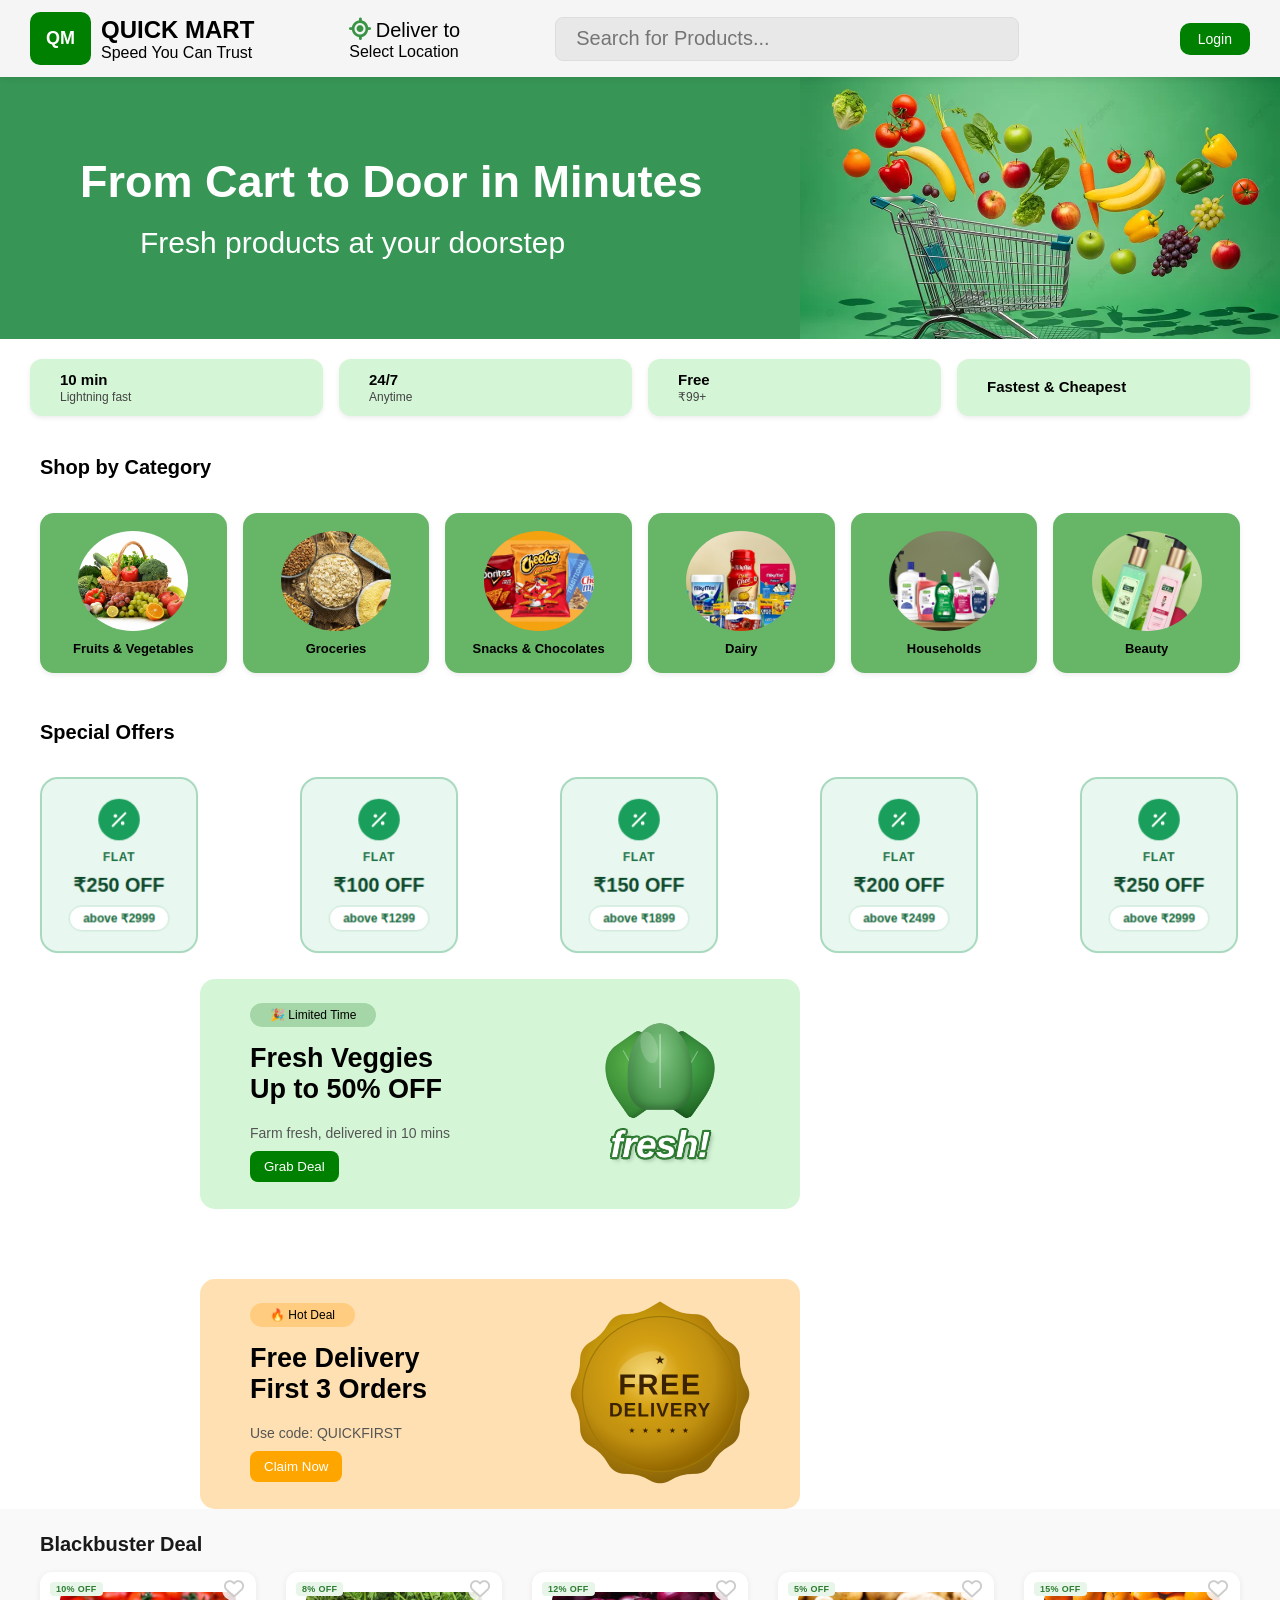
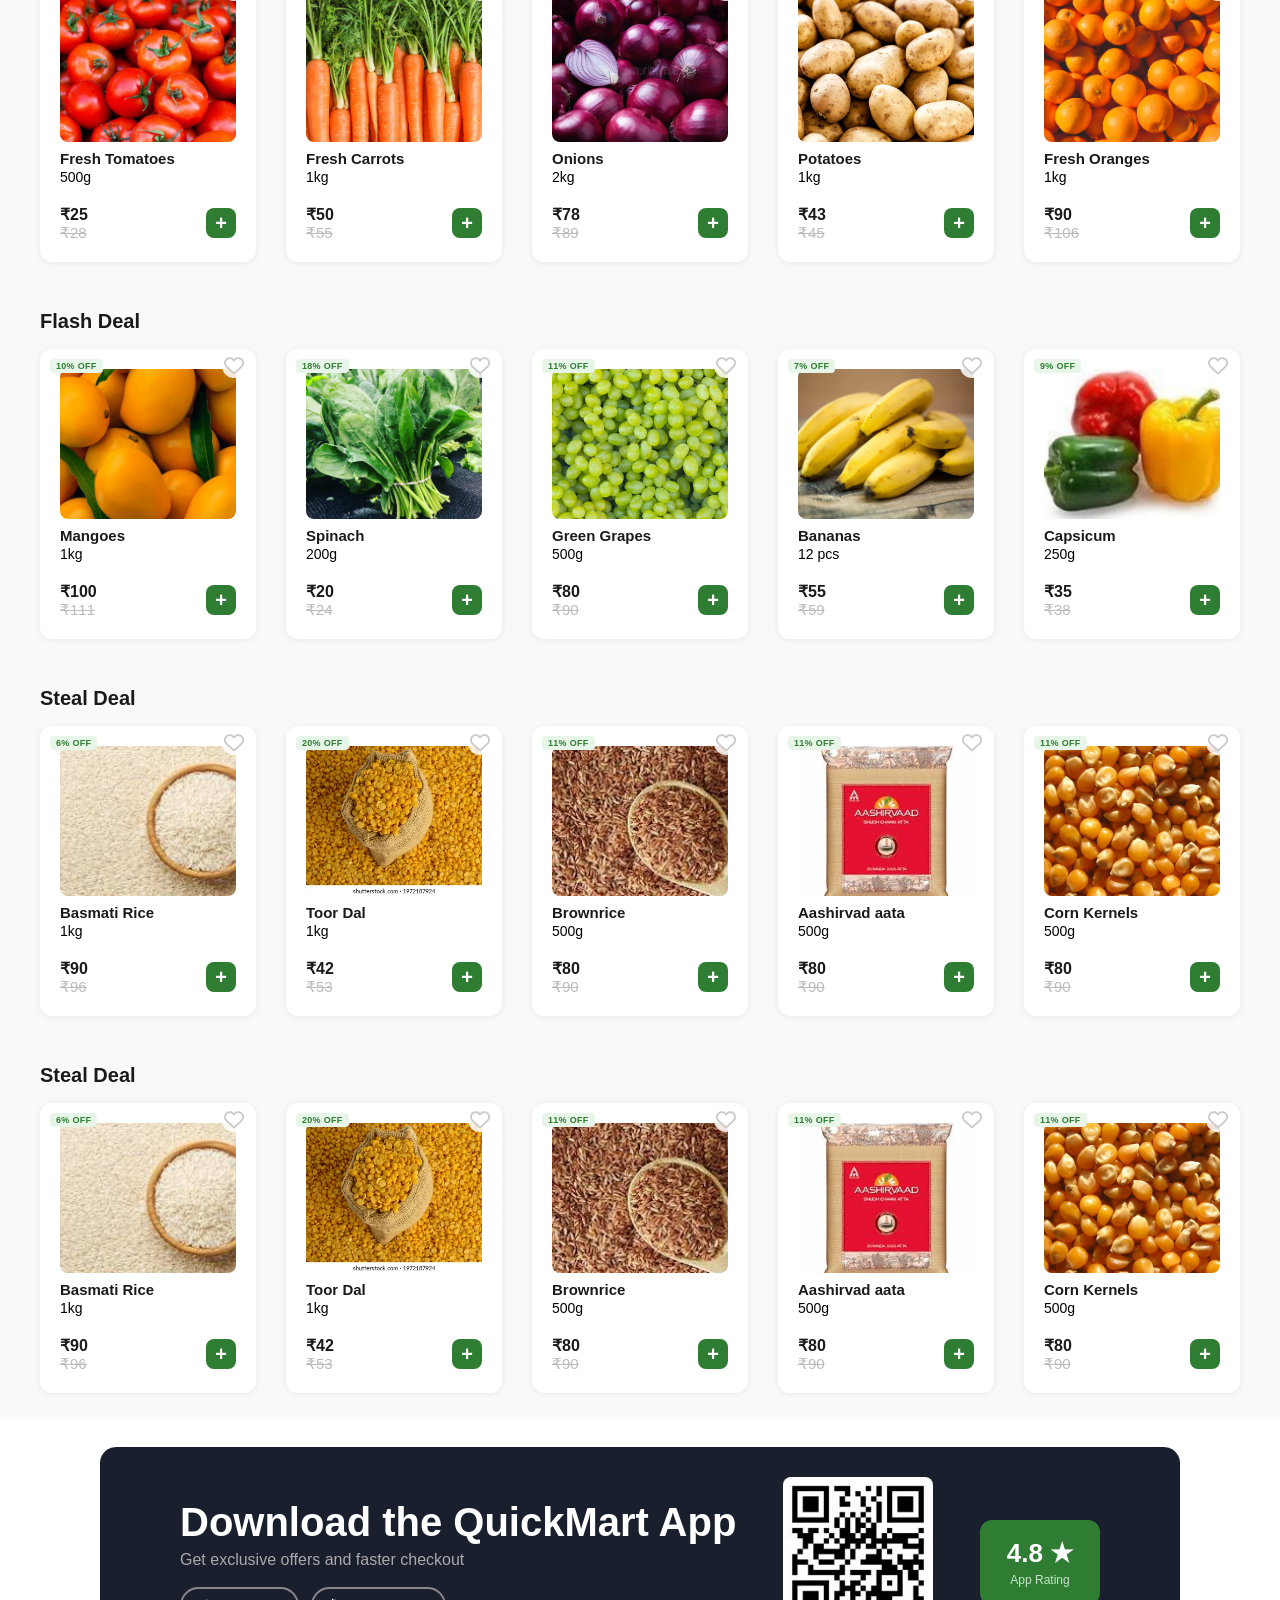
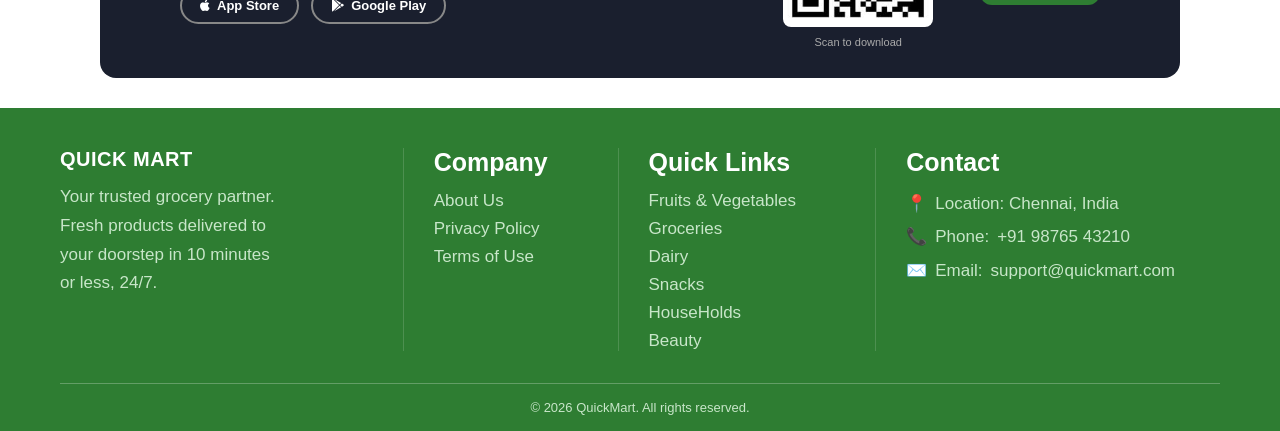
==== commit ce189cf1: "footer corrected" ====
--- a/index.html
+++ b/index.html
@@ -40,7 +40,7 @@
     </div>
 
     <div class="nav-icons">
-      <a href="Home.html" class="nav-icon-link" id="nav-home">
+      <a href="./index.html" class="nav-icon-link" id="nav-home">
         <iconify-icon icon="mdi:home-outline"></iconify-icon>
       </a>
       <a href="wishlist.html" class="nav-icon-link" id="nav-wish">
@@ -661,13 +661,25 @@
       </div>
 
       <div class="footer-col">
-        <h4>Contact</h4>
-        <ul class="contact-list">
-          <li><span>📍</span> Location: Chennai, India</li>
-          <li><span>📞</span> Phone: +91 98765 43210</li>
-          <li><span>✉️</span> Email: support@quickmart.com</li>
-        </ul>
-      </div>
+  <h4>Contact</h4>
+  <ul class="contact-list">
+    
+    <li>
+      <span>📍</span> Location: Chennai, India
+    </li>
+
+    <li>
+      <span>📞</span>
+      Phone: <a href="tel:+919876543210">+91 98765 43210</a>
+    </li>
+
+    <li>
+      <span>✉️</span>
+      Email: <a href="mailto:support@quickmart.com">support@quickmart.com</a>
+    </li>
+
+  </ul>
+</div>
 
     </div>
 
